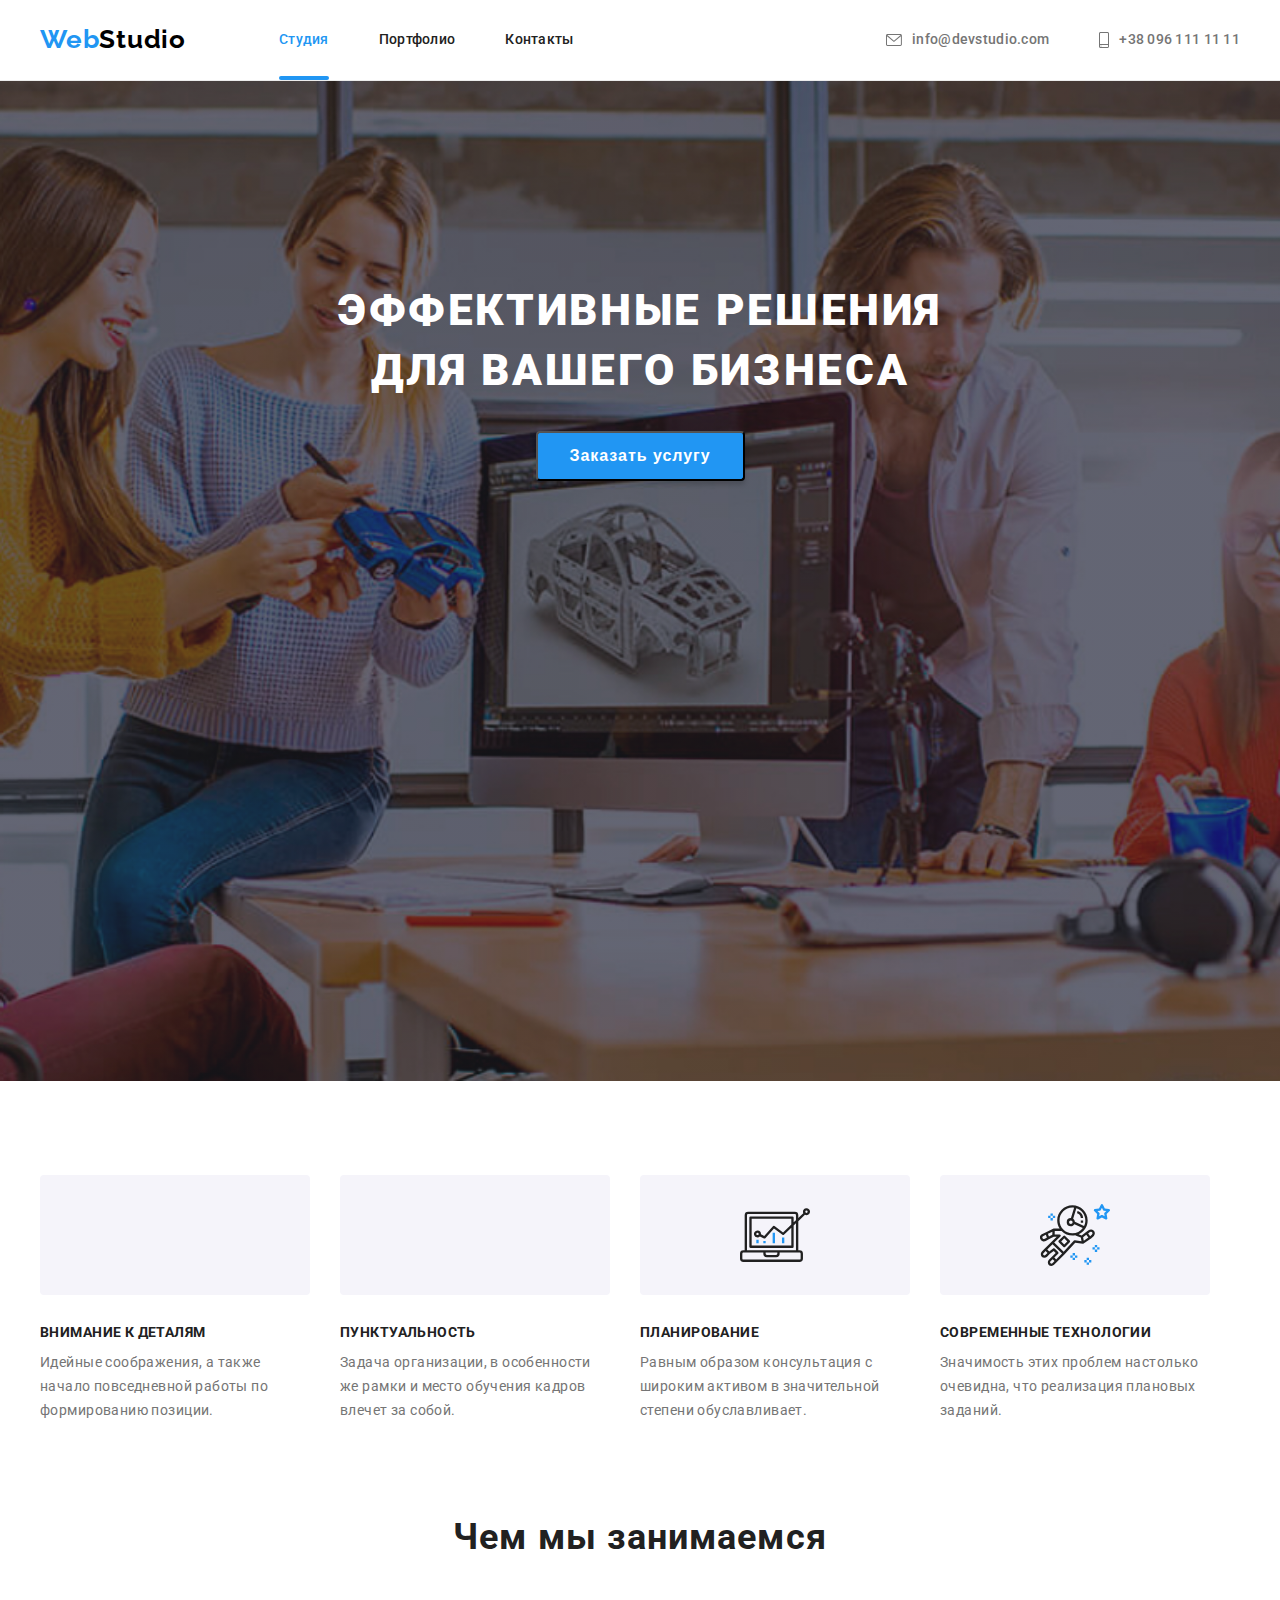
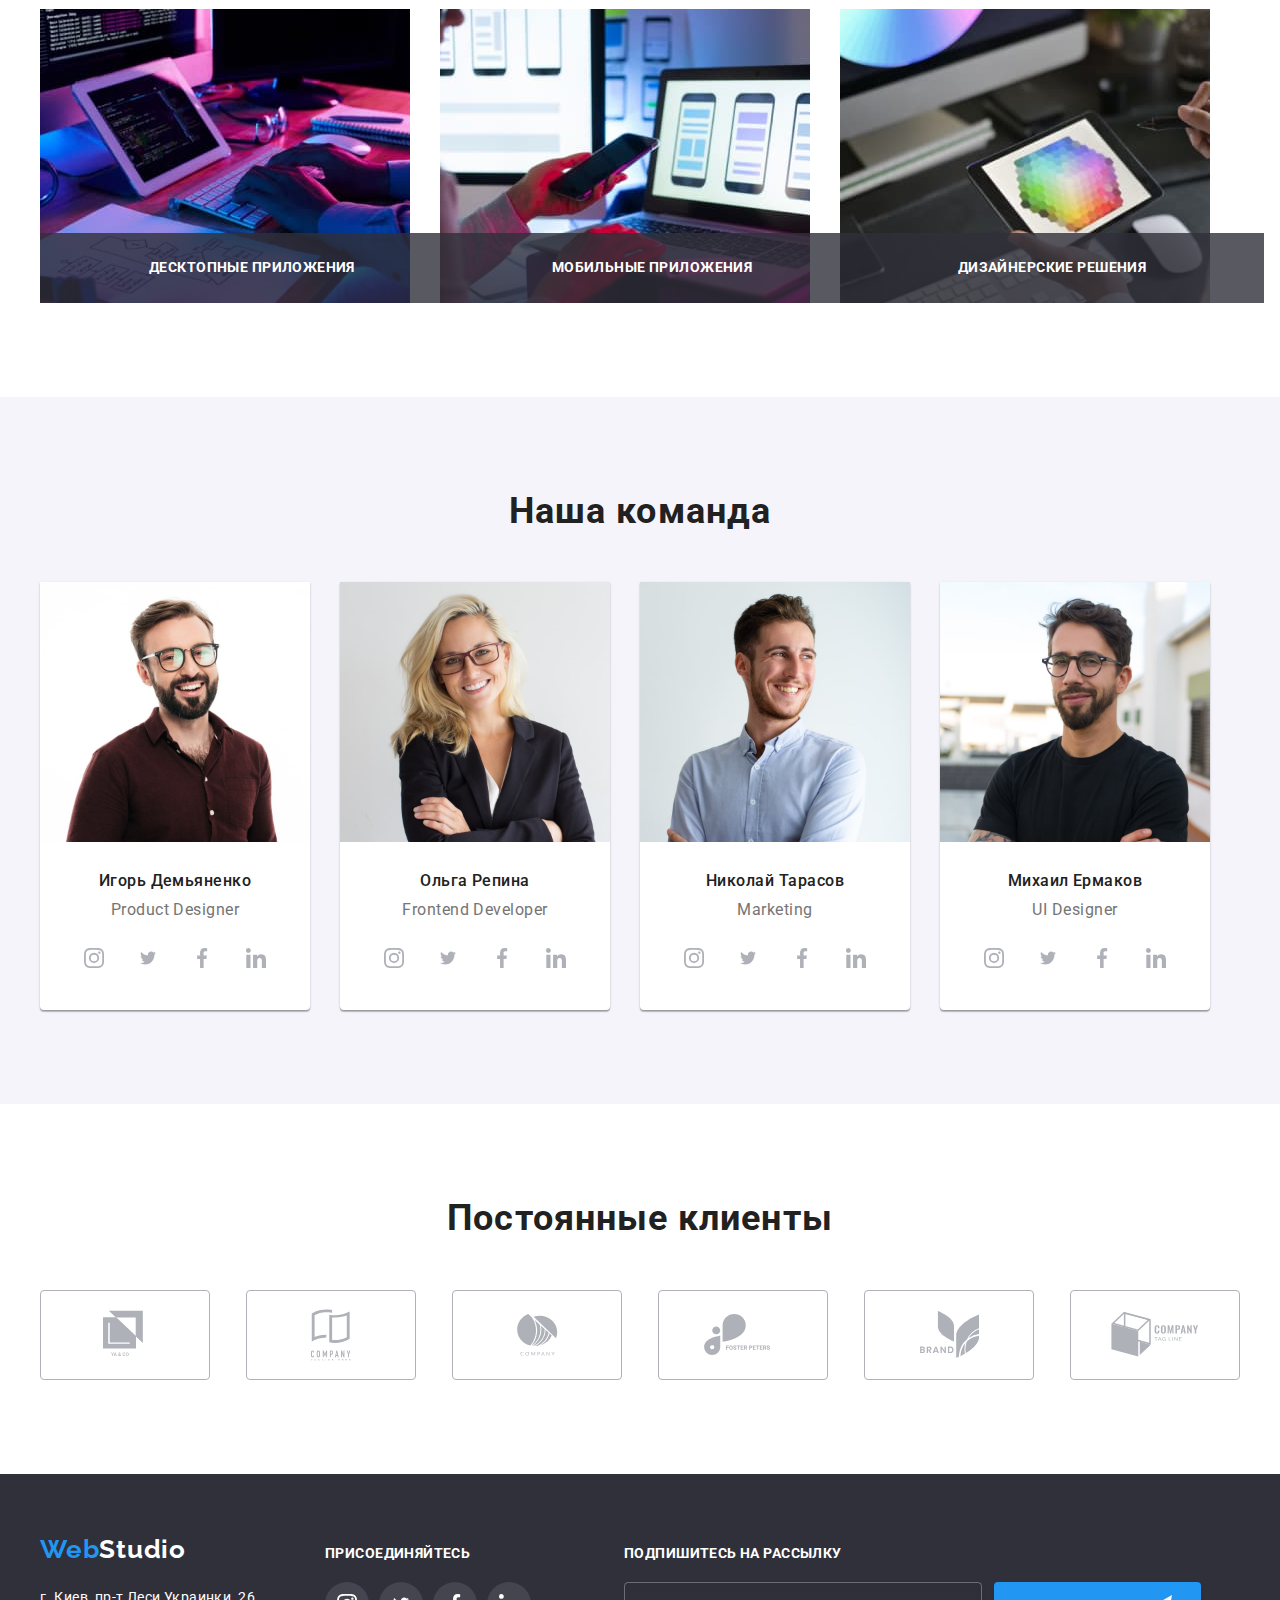
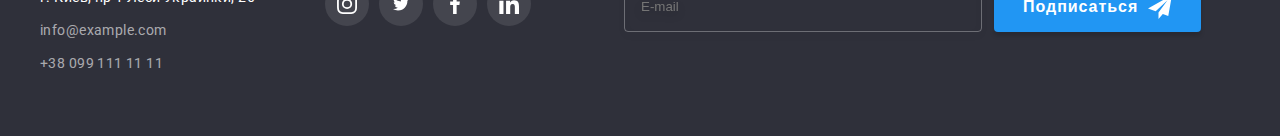
==== index.html @ ac089c0b "Added form to modal window and footer" ====
<!DOCTYPE html>
<html lang="ru">

<head>
  <meta charset="UTF-8" />
  <meta name="viewport" content="width=device-width, initial-scale=1.0" />
  <title>WebStudio</title>
  <link rel="preconnect" href="https://fonts.gstatic.com">
  <link href="https://fonts.googleapis.com/css2?family=Raleway:wght@700&family=Roboto:wght@400;500;700;900&display=swap"
    rel="stylesheet">
  <link rel="stylesheet" href="https://cdnjs.cloudflare.com/ajax/libs/modern-normalize/1.0.0/modern-normalize.min.css"
    integrity="sha512-ISS7cAi1PEhQ8jnbJpJZMd29NlhNj4AWYyLOSp2CE/CsHxTCu+r+t0D2yoJudVrd0/8fTVPUVDzY5Tvli75u/g=="
    crossorigin="anonymous" />
  <link rel="stylesheet" href="./css/style.css">
</head>

<body>

  <!-- Шапка сайта -->

  <header class="header-index">
    <div class="container header">
      <a class="logo-h" href="#">Web<span class="logo-text-h">Studio</span></a>
      <nav class="header-nav">
        <ul class="site-nav">
          <li class="item-nav">
            <a href="./index.html" class="link current">Студия</a>
          </li>
          <li class="item-nav">
            <a href="./portfolio.html" class="link">Портфолио</a>
          </li>
          <li class="item-nav">
            <a href="#contacts" class="link">Контакты</a>
          </li>
        </ul>
      </nav>
      <address class="address-h">
        <ul class="address-list-h">
          <li class="contacts-h"><a class="contacts-link" aria-label="mail" href="mailto:info@devstudio.com"><svg
                class=" contacts-icon" width="16" height="12">
                <use href="./images/icons.svg#envelope"></use>
              </svg>info@devstudio.com</a></li>
          <li class="contacts-h"><a class="contacts-link" aria-label="mail" href="tel:+380961111111"><svg
                class=" contacts-icon" width="10" height="16">
                <use href="./images/icons.svg#smartphone"></use>
              </svg>+38 096 111 11
              11</a></li>
        </ul>
      </address>
    </div>
  </header>
  <main>

    <!-- Герой -->

    <section class="hero">
      <h1 class="hero-title">Эффективные решения для вашего бизнеса</h1>
      <button data-modal-open class="hero-order">Заказать услугу</button>
    </section>

    <!-- Преимущества -->

    <section class="advantages">
      <div class="container c-advantages">
        <h2 class="visually-hidden">Преимущества</h2>
        <ul class="advantages-list">
          <li class="advantages-item">
            <div class="advantages-box">
              <svg width="70" height="70">
                <use href="./imagesicons.svg#antenna"></use>
              </svg>
            </div>
            <h3 class="advantages-title">Внимание к деталям</h3>
            <p class="advantages-text">
              Идейные соображения, а также начало повседневной работы по
              формированию позиции.
            </p>
          </li>
          <li class="advantages-item">
            <div class="advantages-box">
              <svg width="70" height="70">
                <use href="./imagesicons.svg#clock"></use>
              </svg>
            </div>
            <h3 class="advantages-title">Пунктуальность</h3>
            <p class="advantages-text">
              Задача организации, в особенности же рамки и место обучения кадров
              влечет за собой.
            </p>
          </li>
          <li class="advantages-item">
            <div class="advantages-box">
              <svg width="70" height="70">
                <use href="./images/icons.svg#diagram"></use>
              </svg>
            </div>
            <h3 class="advantages-title">Планирование</h3>
            <p class="advantages-text">
              Равным образом консультация с широким активом в значительной
              степени обуславливает.
            </p>
          </li>
          <li class="advantages-item">
            <div class="advantages-box">
              <svg width="70" height="70">
                <use href="./images/icons.svg#astronaut"></use>
              </svg>
            </div>
            <h3 class="advantages-title">Современные технологии</h3>
            <p class="advantages-text">
              Значимость этих проблем настолько очевидна, что реализация
              плановых заданий.
            </p>
          </li>
        </ul>
      </div>
    </section>

    <!-- Чем мы занимаемся -->

    <section class="activity">
      <div class="container">
        <h2 class="activity-title">Чем мы занимаемся</h2>
        <ul class="activity-list">
          <li class="activity-item">
            <img src="./images/working-01.jpg" alt="img" width="370" />
            <div class="activity-content">
              <h3 class="activity-subtitle">Десктопные приложения</h3>
            </div>
          </li>
          <li class="activity-item">
            <img src="./images/working-02.jpg" alt="img" width="370" />
            <div class="activity-content">
              <h3 class="activity-subtitle">Мобильные приложения</h3>
            </div>
          </li>
          <li class="activity-item">
            <img src="./images/working-03.jpg" alt="img" width="370" />
            <div class="activity-content">
              <h3 class="activity-subtitle">Дизайнерские решения</h3>
            </div>
          </li>
        </ul>
      </div>
    </section>

    <!-- Наша команда -->

    <section class="team">
      <div class="container">
        <h2 class="team-title">Наша команда</h2>
        <ul class="team-list">
          <li class="team-item">
            <div class="team-card">
              <img src="./images/developer-01.jpg" alt="Игорь Демьяненко" width="270" />
            </div>
            <div class="team-content">
              <h3 class="team-member">Игорь Демьяненко</h3>
              <p class="team-text">Product Designer</p>
              <ul class="social-list">
                <li class="social-item">
                  <a class="social-link" href="#">
                    <svg width="20" height="20">
                      <use href="./images/icons.svg#instagram"></use>
                    </svg>
                  </a>
                </li>
                <li class="social-item">
                  <a class="social-link" href="#">
                    <svg width="20" height="16">
                      <use href="./images/icons.svg#twitter"></use>
                    </svg>
                  </a>
                </li>
                <li class="social-item">
                  <a class="social-link" href="#">
                    <svg width="20" height="20">
                      <use href="./images/icons.svg#facebook"></use>
                    </svg>
                  </a>
                </li>
                <li class="social-item">
                  <a class="social-link" href="#">
                    <svg width="20" height="20">
                      <use href="./images/icons.svg#linkedin"></use>
                    </svg>
                  </a>
                </li>
              </ul>
            </div>
          </li>
          <li class="team-item">
            <div class="team-card">
              <img src="./images/developer-02.jpg" alt="Ольга Репина" width="270" />
            </div>
            <div class="team-content">
              <h3 class="team-member">Ольга Репина</h3>
              <p class="team-text">Frontend Developer</p>
              <ul class="social-list">
                <li class="social-item">
                  <a class="social-link" href="#">
                    <svg width="20" height="20">
                      <use href="./images/icons.svg#instagram"></use>
                    </svg>
                  </a>
                </li>
                <li class="social-item">
                  <a class="social-link" href="#">
                    <svg width="20" height="16">
                      <use href="./images/icons.svg#twitter"></use>
                    </svg>
                  </a>
                </li>
                <li class="social-item">
                  <a class="social-link" href="#">
                    <svg width="20" height="20">
                      <use href="./images/icons.svg#facebook"></use>
                    </svg>
                  </a>
                </li>
                <li class="social-item">
                  <a class="social-link" href="#">
                    <svg width="20" height="20">
                      <use href="./images/icons.svg#linkedin"></use>
                    </svg>
                  </a>
                </li>
              </ul>
            </div>
          </li>
          <li class="team-item">
            <div class="team-card">
              <img src="./images/developer-03.jpg" alt="Николай Тарасов" width="270" />
            </div>
            <div class="team-content">
              <h3 class="team-member">Николай Тарасов</h3>
              <p class="team-text">Marketing</p>
              <ul class="social-list">
                <li class="social-item">
                  <a class="social-link" href="#">
                    <svg width="20" height="20">
                      <use href="./images/icons.svg#instagram"></use>
                    </svg>
                  </a>
                </li>
                <li class="social-item">
                  <a class="social-link" href="#">
                    <svg width="20" height="16">
                      <use href="./images/icons.svg#twitter"></use>
                    </svg>
                  </a>
                </li>
                <li class="social-item">
                  <a class="social-link" href="#">
                    <svg width="20" height="20">
                      <use href="./images/icons.svg#facebook"></use>
                    </svg>
                  </a>
                </li>
                <li class="social-item">
                  <a class="social-link" href="#">
                    <svg width="20" height="20">
                      <use href="./images/icons.svg#linkedin"></use>
                    </svg>
                  </a>
                </li>
              </ul>
            </div>
          </li>
          <li class="team-item">
            <div class="team-card">
              <img src="./images/developer-04.jpg" alt="Михаил Ермаков" width="270" />
            </div>
            <div class="team-content">
              <h3 class="team-member">Михаил Ермаков</h3>
              <p class="team-text">UI Designer</p>
              <ul class="social-list">
                <li class="social-item">
                  <a class="social-link" href="#">
                    <svg width="20" height="20">
                      <use href="./images/icons.svg#instagram"></use>
                    </svg>
                  </a>
                </li>
                <li class="social-item">
                  <a class="social-link" href="#">
                    <svg width="20" height="16">
                      <use href="./images/icons.svg#twitter"></use>
                    </svg>
                  </a>
                </li>
                <li class="social-item">
                  <a class="social-link" href="#">
                    <svg width="20" height="20">
                      <use href="./images/icons.svg#facebook"></use>
                    </svg>
                  </a>
                </li>
                <li class="social-item">
                  <a class="social-link" href="#">
                    <svg width="20" height="20">
                      <use href="./images/icons.svg#linkedin"></use>
                    </svg>
                  </a>
                </li>
              </ul>
            </div>
          </li>
        </ul>
      </div>
    </section>
    <section class="clients">
      <div class="container">
        <h2 class="clients-title">Постоянные клиенты</h2>
        <ul class="clients-list">
          <li>
            <a href="#" class="clients-item">
              <svg width="44" height="50">
                <use href="./images/icons.svg#logo-1"></use>
              </svg>
            </a>
          </li>
          <li>
            <a href="#" class="clients-item">
              <svg width="40" height="52">
                <use href="./images/icons.svg#logo-2"></use>
              </svg>
            </a>
          </li>
          <li>
            <a href="#" class="clients-item">
              <svg width="41" height="42">
                <use href="./images/icons.svg#logo-3"></use>
              </svg>
            </a>
          </li>
          <li>
            <a href="#" class="clients-item">
              <svg width="79" height="42">
                <use href="./images/icons.svg#logo-4"></use>
              </svg>
            </a>
          </li>
          <li>
            <a href="#" class="clients-item">
              <svg width="59" height="47">
                <use href="./images/icons.svg#logo-5"></use>
              </svg>
            </a>
          </li>
          <li>
            <a href="#" class="clients-item">
              <svg width="88" height="45">
                <use href="./images/icons.svg#logo-6"></use>
              </svg>
            </a>
          </li>
        </ul>
      </div>
    </section>
  </main>

  <!-- Подвал -->

  <footer class="footer">
    <div class="container c-footer">
      <div class="footer-info">
        <a class="logo-f" href="#">Web<span class="logo-text-f">Studio</span></a>
        <ul id="contacts" class="footer-address">
          <li class="footer-item"><a class="address-f" href="#">г. Киев, пр-т Леси Украинки, 26</a></li>
          <li class="footer-item"><a class="contacts-f" href="mailto:info@example.com">info@example.com</a></li>
          <li class="footer-item"><a class="contacts-f" href="tel:+380991111111">+38 099 111 11 11</a></li>
        </ul>
      </div>
      <div class="footer-social">
        <h2 class="footer-title">присоединяйтесь</h2>
        <ul class="footer-list">
          <li class="footer-social-list">
            <a class="footer-link" href="#">
              <svg width="20" height="20">
                <use href="./images/icons.svg#instagram"></use>
              </svg>
            </a>
          </li>
          <li class="footer-social-list">
            <a class="footer-link" href="#">
              <svg width="20" height="16">
                <use href="./images/icons.svg#twitter"></use>
              </svg>
            </a>
          </li>
          <li class="footer-social-list">
            <a class="footer-link" href="#">
              <svg width="20" height="20">
                <use href="./images/icons.svg#facebook"></use>
              </svg>
            </a>
          </li>
          <li class="footer-social-list">
            <a class="footer-link" href="#">
              <svg width="20" height="20">
                <use href="./images/icons.svg#linkedin"></use>
              </svg>
            </a>
          </li>
        </ul>
      </div>
      <div class="subscribe">
        <h2 class="subscribe-title">Подпишитесь на рассылку</h2>
        <form class="form-subscribe">
          <label for="mail" class="label-subscribe"></label>
          <input class="input-subscribe" type="email" name="mail" placeholder="E-mail">
          <button class="subscribe-button" type="submit">Подписаться
            <svg class="subscribe-icon" width="24" height="24">
              <use href="./images/icons.svg#send"></use>
            </svg>
          </button>
        </form>
      </div>
    </div>
  </footer>

  <!-- Модальное Окно -->
  <div class="backdrop is-hidden" data-modal>
    <div class="modal">
      <button class="modal-close" data-modal-close>
        <svg width="30" height="30">
          <use href="./images/icons.svg#close"></use>
        </svg>
      </button>
      <h2 class="modal-title">Оставьте свои данные, мы вам перезвоним</h2>
      <form class="form" autocomplete="on" novalidate>
        <div class="form-field" role="group">
          <label for="name" class="form-label">Имя</label>
          <div class="input-thumb">
            <input class="form-input" type="text" name="name" id="name" />
            <svg class="modal-icon" width="12" height="12">
              <use href="./images/icons.svg#modal-name"></use>
            </svg>
          </div>
        </div>

        <div class="form-field" role="group">
          <label for="tel" class="form-label">Телефон</label>
          <div class="input-thumb">
            <input class="form-input" type="tel" name="tel" id="tel" />
            <svg class="modal-icon" width="13" height="13">
              <use href="./images/icons.svg#modal-phone"></use>
            </svg>
          </div>
        </div>

        <div class="form-field" role="group">
          <label for="mail" class="form-label">Почта</label>
          <div class="input-thumb">
            <input class="form-input" type="email" name="mail" id="mail" />
            <svg class="modal-icon" width="15" height="12">
              <use href="./images/icons.svg#modal-mail"></use>
            </svg>
          </div>
        </div>

        <div class="form-field" role="group">
          <label for="comment" class="form-label">Комментарий</label>
          <textarea class="comment" name="Комментарий" id="comment" rows="10" placeholder="Введите текст"></textarea>
        </div>

        <label class="policy">
          <input class="input-policy" type="checkbox" name="checkbox" />
          <span class="checkbox-icon"></span>
          <span class="checkbox-text">Cоглашаюсь с рассылкой и принимаю <a class="policy-link" href="#">Условия
              договора</a></span></label>
        <button class="submit-button" type="submit">Отправить</button>
      </form>
    </div>
  </div>
  <script src="./js/modal.js"></script>
</body>

</html>
---- css/style.css ----
:root {
  --accent-color: #2196f3;
  --black-text: #212121;
  --grey-text: #757575;
  --white-text: #ffffff;
  --footer-text: rgba(255, 255, 255, 0.6);
  --product-list-gap: 30px;
  --social-icon-color: #afb1b8;
  --social-footer-icon: rgba(255, 255, 255, 0.1);
  --backdrop-color: rgba(0, 0, 0, 0.2);
  --bgc-activity: rgba(47, 48, 58, 0.8);
  --animation-dur: 250ms;
  --animation-type: cubic-bezier(0.4, 0, 0.2, 1);
  --portf-ov-color: rgba(33, 150, 243, 0.9);
}

/* -------- Общие -------- */

* {
  padding: 0;
  margin: 0;
}

body {
  font-family: 'Roboto', sans-serif;
  background-color: var(--white-text);
  color: var(--black-text);
}

a {
  text-decoration: none;
}

h1,
h2,
h3,
h4,
p {
  margin: 0;
}

img {
  display: block;
  max-width: 100%;
  height: auto;
}

.logo-h,
.logo-f {
  font-family: 'Raleway', sans-serif;
  font-style: normal;
  font-weight: 700;
  font-size: 26px;
  line-height: 1.19;
  letter-spacing: 0.03em;
  color: var(--accent-color);
}

.logo-h {
  display: flex;
  align-items: center;
  padding-top: 24px;
  padding-bottom: 25px;
}

.logo-text-h {
  color: #000000;
}

.logo-text-f {
  color: var(--white-text);
}

.visually-hidden {
  position: absolute;
  width: 1px;
  height: 1px;
  margin: -1px;
  border: 0;
  padding: 0;

  white-space: nowrap;
  clip-path: inset(100%);
  clip: rect(0 0 0 0);
  overflow: hidden;
}

ul {
  list-style: none;
}

.container {
  width: 1200px;
  margin-left: auto;
  margin-right: auto;
  padding-left: 15px;
  padding-right: 15px;
}

/* ------- Шапка ------- */

.header {
  display: flex;
}

.header-index {
  border-bottom: 1px solid #ececec;
  background-color: var(--white-text);
}

.header-nav {
  display: flex;
  align-items: center;
}

.site-nav {
  font-style: normal;
  font-weight: 500;
  font-size: 14px;
  line-height: 1.14;
  letter-spacing: 0.02em;
  display: flex;
}

.site-nav .link {
  color: var(--black-text);
}

.site-nav .link:hover,
.site-nav .link:focus {
  color: var(--accent-color);
}

.site-nav .link.current {
  color: var(--accent-color);
}

.site-nav > .item-nav:not(:first-child) {
  margin-left: 50px;
}

.site-nav > .item-nav {
  margin-left: 93px;
}

.link {
  position: relative;
  display: flex;
  padding: 32px 0px;
  transition: var(--animation-dur) var(--animation-type);
}

.link:focus,
.link:hover {
  transition: color var(--animation-dur) var(--animation-type);
}

.current::after {
  position: absolute;
  content: ' ';
  display: flex;
  width: 100%;
  height: 4px;
  left: 0;
  bottom: 0;
  background-color: var(--accent-color);
  border-radius: 2px;
}

.address-h {
  margin-left: auto;
}

.address-list-h {
  display: flex;
  list-style-type: none;
  font-style: normal;
  font-weight: 500;
  font-size: 14px;
  line-height: 1.14;
  letter-spacing: 0.02em;
  padding: 32px 0px;
  align-items: center;
}

.contacts-h a {
  color: var(--grey-text);
  align-items: center;
  display: flex;
}

.contacts-h a:hover,
.contacts-h a:focus {
  color: var(--accent-color);
}

.address-list-h > .contacts-h:not(:first-child) {
  margin-left: 50px;
}

.contacts-icon {
  fill: currentColor;
  margin-right: 10px;
}

.contacts-link {
  transition: var(--animation-dur) var(--animation-type);
}

.contacts-icon .contacts-link:hover,
.contacts-icon .contacts-link:focus {
  fill: var(--accent-color);
}

.contacts-link:hover,
.contacts-link:focus {
  transition: var(--animation-dur) var(--animation-type);
}

/* ------- ПОДВАЛ ------- */

.footer {
  padding-top: 60px;
  padding-bottom: 60px;
  background-color: #2f303a;
}

.footer-address {
  display: flex;
  flex-direction: column;
}

.footer {
  font-style: normal;
  font-weight: 400;
  font-size: 14px;
  line-height: 1.71;
  letter-spacing: 0.03em;
}

.footer-item {
  margin-top: 9px;
}

.footer-item:first-child {
  margin-top: 20px;
}

.address-f {
  color: var(--white-text);
  transition: var(--animation-dur) var(--animation-type);
}

.contacts-f {
  color: var(--footer-text);
  transition: var(--animation-dur) var(--animation-type);
}

.address-f:hover,
.address-f:focus,
.contacts-f:hover,
.contacts-f:focus {
  color: var(--accent-color);
  transition: var(--animation-dur) var(--animation-type);
}

.c-footer {
  display: flex;
  align-items: baseline;
}

.footer-social {
  margin-left: 70px;
}

.footer-title {
  font-style: normal;
  font-weight: 700;
  font-size: 14px;
  line-height: 1.14;
  letter-spacing: 0.03em;
  text-transform: uppercase;
  color: var(--white-text);
}

.footer-list {
  display: flex;
  justify-content: center;
  align-items: center;
  margin-top: 20px;
}

.footer-social-list {
  width: 44px;
  height: 44px;
  margin-right: 10px;
  fill: var(--social-icon-color);
  background-color: var(--social-footer-icon);
  border-radius: 50%;
}

.footer-social-list:last-child {
  margin-right: 0px;
}

.footer-link {
  display: flex;
  justify-content: center;
  align-items: center;
  width: 44px;
  height: 44px;
  border-radius: 50%;
  fill: var(--white-text);
  transition: var(--animation-dur) var(--animation-type);
}

.footer-link:hover,
.footer-link:focus {
  fill: var(--white-text);
  background-color: var(--accent-color);
  transition: var(--animation-dur) var(--animation-type);
}

.subscribe {
  margin-left: 93px;
}

.subscribe-title {
  font-style: normal;
  font-weight: 700;
  font-size: 14px;
  line-height: 1.14;
  letter-spacing: 0.03em;
  text-transform: uppercase;

  color: var(--white-text);
}

.form-subscribe {
  display: flex;
  margin-top: 20px;
}

.input-subscribe {
  padding-top: 15px;
  padding-bottom: 15px;
  padding-left: 16px;
  margin-right: 12px;
  width: 358px;
  background-color: transparent;
  border: 1px solid rgba(255, 255, 255, 0.3);
  outline: none;
  box-sizing: border-box;
  filter: drop-shadow(0px 4px 4px rgba(0, 0, 0, 0.15));
  border-radius: 4px;
  color: var(--footer-text);
  transition: var(--animation-dur) var(--animation-type);
}

.input-subscribe:focus,
.input-subscribe:hover {
  border: 1px solid var(--accent-color);
}

.input-subscribe placeholder {
  font-style: normal;
  font-weight: 400;
  font-size: 16px;
  line-height: 1.25;
  letter-spacing: 0.03em;
  color: var(--footer-text);
}

.subscribe-button {
  display: inline-flex;
  align-items: center;
  padding: 10px 29px;
  font-style: normal;
  font-weight: 700;
  font-size: 16px;
  line-height: 1.87;
  letter-spacing: 0.06em;
  color: var(--white-text);
  background-color: var(--accent-color);
  box-shadow: 0px 4px 4px rgba(0, 0, 0, 0.15);
  border: none;
  border-radius: 4px;
  cursor: pointer;
  transition: var(--animation-dur) var(--animation-type);
}

.subscribe-button:focus,
.subscribe-button:hover {
  background-color: #188ce8;
}

.subscribe-icon {
  margin-left: 10px;
  fill: var(--white-text);
}

/* -------- СТУДИЯ -------- */

.hero {
  max-width: 1600px;
  min-height: 600px;
  background-image: linear-gradient(
      to right,
      rgba(47, 48, 58, 0.4),
      rgba(47, 48, 58, 0.4)
    ),
    url('../images/hero.jpg');
  background-size: cover;
  background-position: center;
  background-repeat: no-repeat;
  background-color: #2f303a;

  margin: 0 auto;
  justify-content: space-between;
  text-align: center;
  padding-top: 200px;
  padding-bottom: 200px;
}

.hero-title {
  margin: 0 auto;
  width: 696px;
  font-style: normal;
  font-weight: 900;
  font-size: 44px;
  line-height: 1.36;
  text-align: center;
  letter-spacing: 0.06em;
  text-transform: uppercase;
  color: var(--white-text);
}

.hero-order {
  font-style: normal;
  font-weight: 700;
  font-size: 16px;
  line-height: 1.87;
  align-items: center;
  text-align: center;
  letter-spacing: 0.06em;
  color: var(--white-text);
  background-color: var(--accent-color);
  border-radius: 4px;
  box-shadow: 0px 4px 4px rgba(0, 0, 0, 0.15);
  padding-left: 32px;
  padding-right: 32px;
  padding-top: 10px;
  padding-bottom: 10px;
  height: 50px;
  margin-left: auto;
  margin-right: auto;
  margin-top: 30px;
  display: flex;
  justify-content: center;
  cursor: pointer;
  transition: var(--animation-dur) var(--animation-type);
}

.hero-order:focus,
.hero-order:hover {
  background-color: #188ce8;
}

/* ------- Модальное Окно ------- */

textarea {
  resize: none;
}

.backdrop {
  position: fixed;
  top: 0;
  left: 0;
  width: 100%;
  height: 100%;
  background-color: var(--backdrop-color);
  transition: opacity var(--animation-dur) var(--animation-type);
  opacity: 1;
}

.backdrop.is-hidden {
  opacity: 0;
  pointer-events: none;
  visibility: hidden;
  transition: opacity var(--animation-dur) var(--animation-type);
}

.backdrop.is-hidden .modal {
  transform: translate(-50%, -50%) scale(0.9);
  transition: var(--animation-dur) var(--animation-type);
}

.modal {
  position: absolute;
  top: 50%;
  left: 50%;
  transform: translate(-50%, -50%) scale(1);
  transition: var(--animation-dur) var(--animation-type);

  max-width: 528px;
  width: 100%;
  min-height: 581px;
  max-height: 100vh;
  padding: 40px 40px;
  overflow-y: auto;

  background-color: var(--white-text);
  box-shadow: 0px 1px 3px rgba(0, 0, 0, 0.12), 0px 1px 1px rgba(0, 0, 0, 0.14),
    0px 2px 1px rgba(0, 0, 0, 0.2);
  border-radius: 4px;
}

.modal-close {
  position: absolute;
  width: 30px;
  height: 30px;
  top: 8px;
  right: 8px;
  display: flex;
  justify-content: center;
  align-items: center;
  cursor: pointer;

  background: var(--white-text);
  fill: #000000;
  border: 1px solid rgba(0, 0, 0, 0.1);
  box-sizing: border-box;
  border-radius: 50%;

  transition: var(--animation-dur) var(--animation-type);
}

.modal-close:focus,
.modal-close:hover {
  fill: var(--accent-color);
}

.modal-title {
  font-style: normal;
  font-weight: 700;
  font-size: 20px;
  line-height: 1.15;
  text-align: center;
  letter-spacing: 0.03em;

  color: var(--black-text);
}

.form {
  width: 448px;
  margin-top: 12px;
}

.form-field {
  display: flex;
  flex-direction: column;
}

.form-input {
  width: 100%;
  padding-left: 42px;
  height: 40px;
  border: 1px solid rgba(33, 33, 33, 0.2);
  outline: none;
  box-sizing: border-box;
  border-radius: 4px;
  transition: var(--animation-dur) var(--animation-type);
}

.form-input:focus,
.form-input:hover {
  border: 1px solid;
  border-color: var(--accent-color);
  box-sizing: border-box;
  border-radius: 4px;
  cursor: pointer;
}

.form-field textarea {
  border: 1px solid rgba(33, 33, 33, 0.2);
  outline: none;
  box-sizing: border-box;
  border-radius: 4px;
  transition: var(--animation-dur) var(--animation-type);
}

.form-field textarea:hover,
.form-field textarea:focus {
  border: 1px solid var(--accent-color);
  cursor: pointer;
  transition: var(--animation-dur) var(--animation-type);
}

.form-field textarea::placeholder {
  font-style: normal;
  font-weight: 400;
  font-size: 14px;
  line-height: 1.14;
  letter-spacing: 0.01em;
  color: rgba(117, 117, 117, 0.5);
}

.form-field label {
  margin-top: 10px;
  margin-bottom: 4px;

  font-style: normal;
  font-weight: 400;
  font-size: 12px;
  line-height: 1.16;
  letter-spacing: 0.01em;
  color: var(--grey-text);
}

.input-thumb {
  position: relative;
  transition: var(--animation-dur) var(--animation-type);
}

.modal-icon {
  position: absolute;
  top: 50%;
  left: 10px;

  transform: translateY(-50%);
  fill: var(--black-text);
  transition: var(--animation-dur) var(--animation-type);
}

.form-input:focus ~ .modal-icon,
.form-input:hover ~ .modal-icon {
  fill: var(--accent-color);
  transition: var(--animation-dur) var(--animation-type);
}

.comment {
  height: 120px;
  padding: 12px 16px;
}

.policy {
  display: flex;
  align-items: center;
  margin-top: 20px;
}

.input-policy {
  position: absolute;
  width: 1px;
  height: 1px;
  margin: -1px;
  border: 0;
  padding: 0;
  clip: rect(0 0 0 0);
  overflow: hidden;
}

.checkbox-icon {
  display: inline-block;
  width: 16px;
  height: 15px;
  margin-left: 14px;
  border: 2px solid var(--black-text);
  border-radius: 2px;
  transition: var(--animation-dur) var(--animation-type);
}

.input-policy:checked + .checkbox-icon {
  border-color: var(--accent-color);
  background-color: var(--accent-color);
  background-image: url('../images/icon-check.svg');
  background-size: contain;
  background-origin: border-box;
}

.checkbox-text {
  margin-left: 7px;
  font-style: normal;
  font-weight: 400;
  font-size: 14px;
  line-height: 1.71;
  letter-spacing: 0.03em;
  color: var(--grey-text);
}

.policy-link {
  text-decoration: underline;
  color: var(--accent-color);
}

.form .submit-button {
  display: flex;
  padding: 10px 55px;
  margin-left: auto;
  margin-right: auto;
  margin-top: 30px;
  cursor: pointer;

  background: var(--accent-color);
  color: var(--white-text);
  box-shadow: 0px 4px 4px rgba(0, 0, 0, 0.15);
  border-radius: 4px;
  transition: var(--animation-dur) var(--animation-type);
}

.submit-button:focus,
.submit-button:hover {
  background-color: #188ce8;
}

/* ------- Преимущества ------- */

.advantages {
  padding-top: 94px;
}

.c-advantages {
  display: flex;
}

.advantages-list {
  display: flex;
  flex-wrap: wrap;
}

.advantages-item {
  width: 270px;
  margin-right: 30px;
}

.advantages-item:last-child {
  margin-right: 0px;
}

.advantages-box {
  width: 270px;
  height: 120px;
  background-color: #f5f4fa;
  margin-bottom: 30px;
  display: flex;
  justify-content: center;
  align-items: center;
  border-radius: 4px;
}

.advantages-title {
  font-style: normal;
  font-weight: 700;
  font-size: 14px;
  line-height: 1.14;
  letter-spacing: 0.03em;
  text-transform: uppercase;
  color: var(--black-text);
}

.advantages-text {
  font-style: normal;
  font-weight: 400;
  font-size: 14px;
  line-height: 1.71;
  letter-spacing: 0.03em;
  color: var(--grey-text);
  margin-top: 10px;
}

/* ------- Сфера дейстельности ------- */

.activity {
  padding-top: 94px;
  padding-bottom: 94px;
}

.activity-list {
  display: flex;
  margin-top: 50px;
}

.activity-item {
  position: relative;
  width: 370px;
  margin-left: 30px;
}

.activity-item:first-child {
  margin-left: 0px;
}

.activity-content {
  position: absolute;
  bottom: 0;
  padding: 27px;
  width: 370px;
  background-color: var(--bgc-activity);
}

.activity-subtitle {
  font-style: normal;
  font-weight: 700;
  font-size: 14px;
  line-height: 1.14;
  text-align: center;
  letter-spacing: 0.03em;
  text-transform: uppercase;
  color: var(--white-text);
}

.activity-title,
.team-title {
  font-style: normal;
  font-weight: 700;
  font-size: 36px;
  line-height: 1.16;
  text-align: center;
  letter-spacing: 0.03em;
  color: var(--black-text);
}

/* ------- Команда ------- */

.team {
  padding-top: 94px;
  padding-bottom: 94px;
  background-color: #f5f4fa;
}

.team-list {
  display: flex;
  flex-wrap: wrap;
}

.team-list > .team-item {
  margin-top: 50px;
  margin-right: 30px;
}

.team-list > .team-item:last-child {
  margin-right: 0px;
}

.team-item {
  box-shadow: 0px 1px 3px rgba(0, 0, 0, 0.12), 0px 1px 1px rgba(0, 0, 0, 0.14),
    0px 2px 1px rgba(0, 0, 0, 0.2);
  border-radius: 0px 0px 4px 4px;
  background-color: var(--white-text);
}

.team {
  background-color: #f5f4fa;
}

.team-content {
  padding: 30px 32px;
}

.team-member {
  font-style: normal;
  font-weight: 500;
  font-size: 16px;
  line-height: 1.18;
  letter-spacing: 0.03em;
  color: var(--black-text);
  text-align: center;
}

.team-text {
  font-style: normal;
  font-weight: 400;
  font-size: 16px;
  line-height: 1.18;
  letter-spacing: 0.03em;
  color: var(--grey-text);
  text-align: center;
  margin-top: 10px;
}

.social-list {
  display: flex;
  margin-top: 16px;
}

.social-item {
  margin-right: 10px;
}

.social-item:last-child {
  margin-right: 0px;
}

.social-item:hover,
.social-item:focus {
  background-color: var(--white-text);
}

.social-link {
  display: flex;
  justify-content: center;
  align-items: center;
  width: 44px;
  height: 44px;
  border-radius: 50%;
  fill: var(--social-icon-color);
  transition: var(--animation-dur) var(--animation-type);
}

.social-link:hover,
.social-link:focus {
  fill: var(--white-text);
  background-color: var(--accent-color);
  transition: var(--animation-dur) var(--animation-type);
}

.clients {
  padding-top: 94px;
  padding-bottom: 94px;
}

.clients-title {
  font-style: normal;
  font-weight: 700;
  font-size: 36px;
  line-height: 1.16;
  text-align: center;
  letter-spacing: 0.03em;
  color: var(--black-text);
}

.clients-list {
  display: flex;
  justify-content: space-between;
  margin-top: 50px;
}

.clients-item {
  width: 170px;
  height: 90px;
  display: flex;
  justify-content: center;
  align-items: center;
  fill: var(--social-icon-color);
  border: 1px solid var(--social-icon-color);
  box-sizing: border-box;
  border-radius: 4px;
  transition: var(--animation-dur) var(--animation-type);
}

.clients-item:hover,
.clients-item:focus {
  fill: var(--accent-color);
  background-color: var(--white-text);
  border: 1px solid var(--accent-color);
  transition: var(--animation-dur) var(--animation-type);
}

/* ------- Портфолио ------- */

header-index {
  border-bottom: 1px solid #ececec;
}

.button-filter {
  display: flex;
  justify-content: center;
  padding-top: 94px;
  margin: 0 auto;
  margin-bottom: 50px;
}

.button-item {
  margin-right: 8px;
}

.buttons {
  font-family: 'Roboto', sans-serif;
  font-style: normal;
  font-weight: 500;
  font-size: 16px;
  line-height: 1.62;
  letter-spacing: 0.03em;
  color: var(--black-text);
  padding: 6px 22px;
  border-radius: 4px;
  border: none;
  transition: var(--animation-dur) var(--animation-type);
}

.buttons:focus,
.buttons:hover {
  color: var(--white-text);
  background-color: var(--accent-color);
  box-shadow: 0px 3px 1px rgba(0, 0, 0, 0.1), 0px 1px 2px rgba(0, 0, 0, 0.08),
    0px 2px 2px rgba(0, 0, 0, 0.12);
  cursor: pointer;
  transition: var(--animation-dur) var(--animation-type);
}

.product-list {
  display: flex;
  justify-content: space-between;
  flex-wrap: wrap;
  padding-bottom: 94px;
  margin-right: -30px;
}

.product-list > .product-item {
  border: 1px solid #eeeeee;
  flex-basis: calc(100% / 3 - 30px);
  margin: 0 30px 30px 0;
}

.product-item:hover,
.product-item:focus {
  box-shadow: 0px 1px 1px rgba(0, 0, 0, 0.12), 0px 4px 4px rgba(0, 0, 0, 0.06),
    1px 4px 6px rgba(0, 0, 0, 0.16);
}

.product-thumb {
  position: relative;
  overflow: hidden;
}

.product-card:hover .product-overlay {
  transform: translateY(0);
}

.product-overlay {
  position: absolute;
  top: 0;
  left: 0;
  width: 100%;
  height: 100%;

  background-color: var(--portf-ov-color);
  transform: translateY(+100%);
  transition: var(--animation-dur) var(--animation-type);
}

.product-descr {
  font-style: normal;
  font-weight: 400;
  font-size: 18px;
  line-height: 1.55;
  letter-spacing: 0.03em;
  color: var(--white-text);
  padding: 63px 24px;
}

.product-content {
  padding: 20px 24px;
}

.product-title {
  font-style: normal;
  font-weight: 700;
  font-size: 18px;
  line-height: 2;
  letter-spacing: 0.06em;
  color: var(--black-text);
}

.product-text {
  font-style: normal;
  font-weight: 400;
  font-size: 16px;
  line-height: 1.87;
  letter-spacing: 0.03em;
  color: var(--grey-text);
}
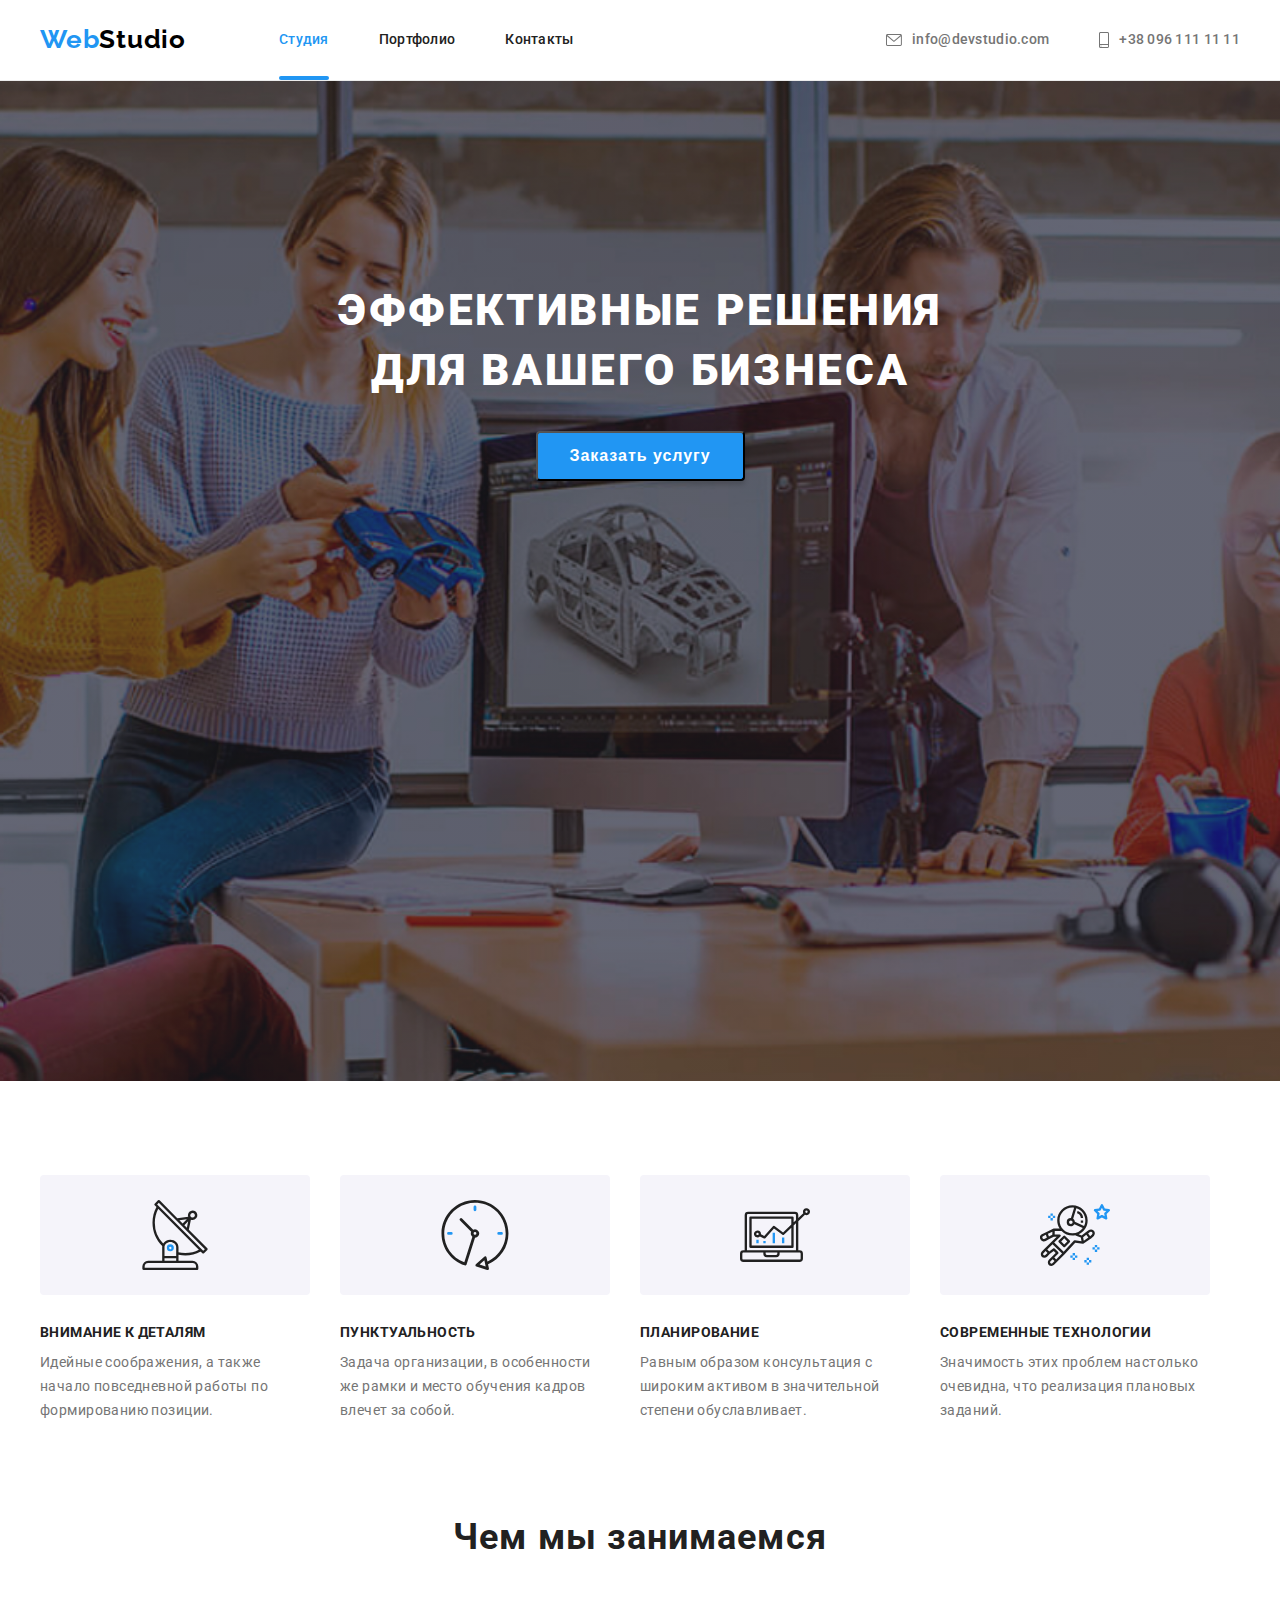
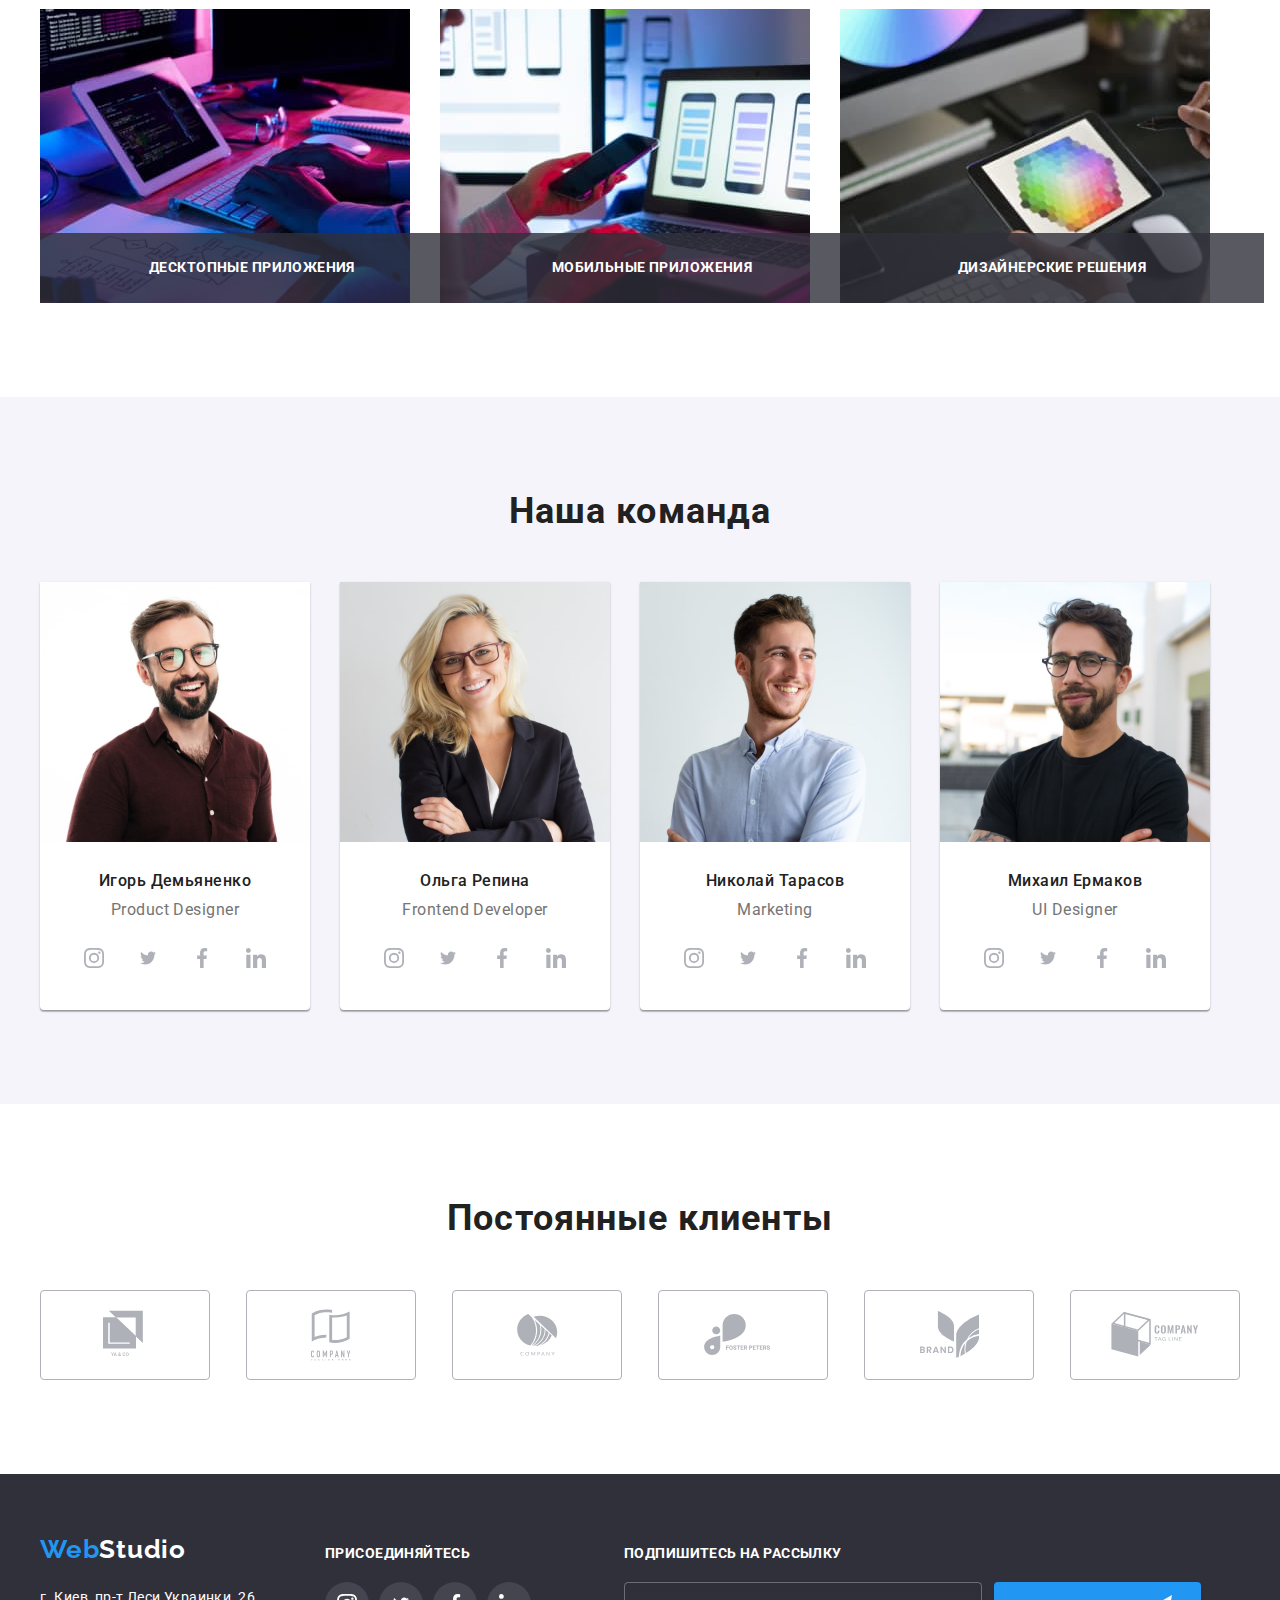
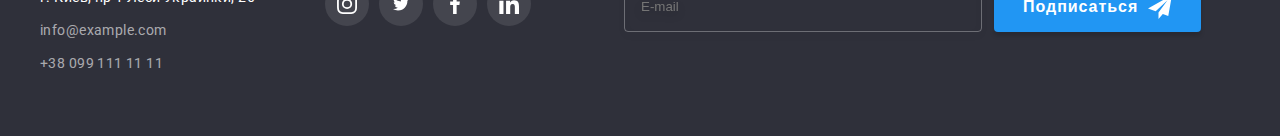
==== commit 7a6c95fb: "Fixed path for icons" ====
--- a/index.html
+++ b/index.html
@@ -67,7 +67,7 @@
           <li class="advantages-item">
             <div class="advantages-box">
               <svg width="70" height="70">
-                <use href="./imagesicons.svg#antenna"></use>
+                <use href="./images/icons.svg#antenna"></use>
               </svg>
             </div>
             <h3 class="advantages-title">Внимание к деталям</h3>
@@ -79,7 +79,7 @@
           <li class="advantages-item">
             <div class="advantages-box">
               <svg width="70" height="70">
-                <use href="./imagesicons.svg#clock"></use>
+                <use href="./images/icons.svg#clock"></use>
               </svg>
             </div>
             <h3 class="advantages-title">Пунктуальность</h3>
